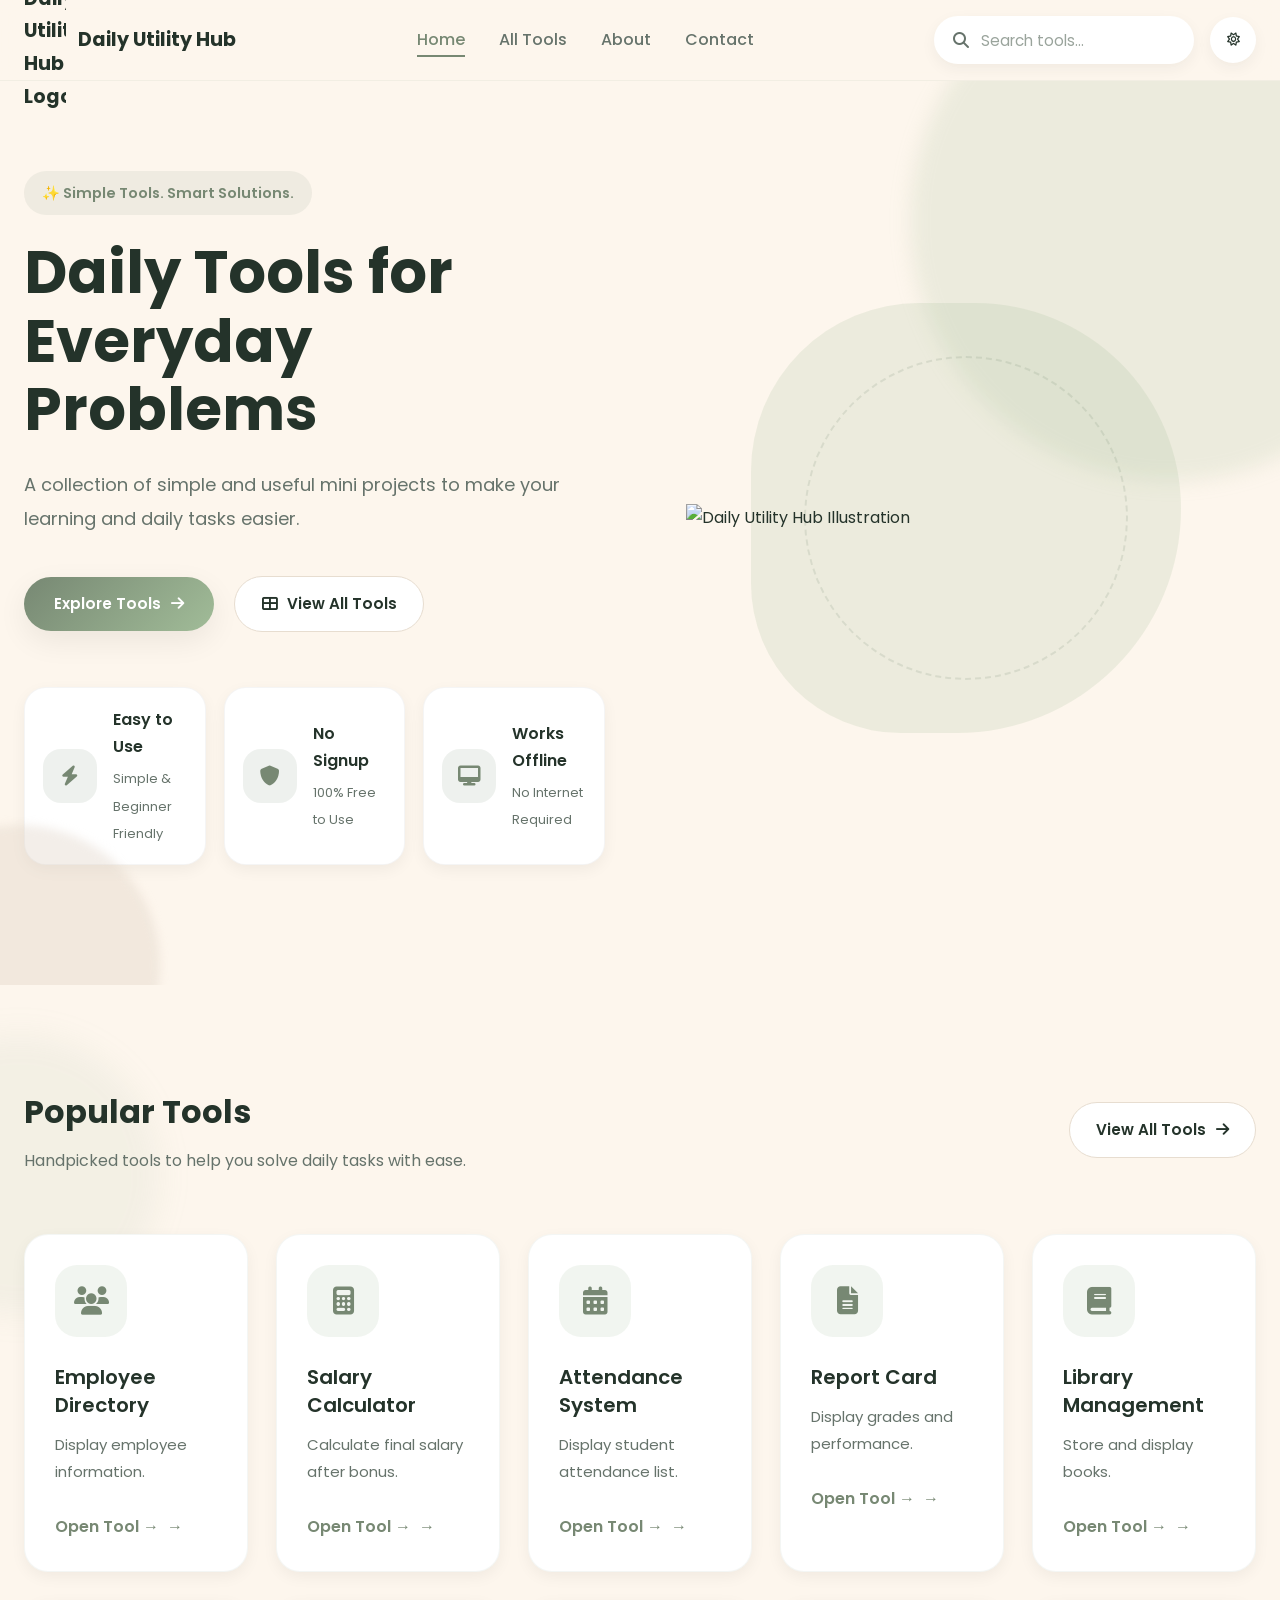
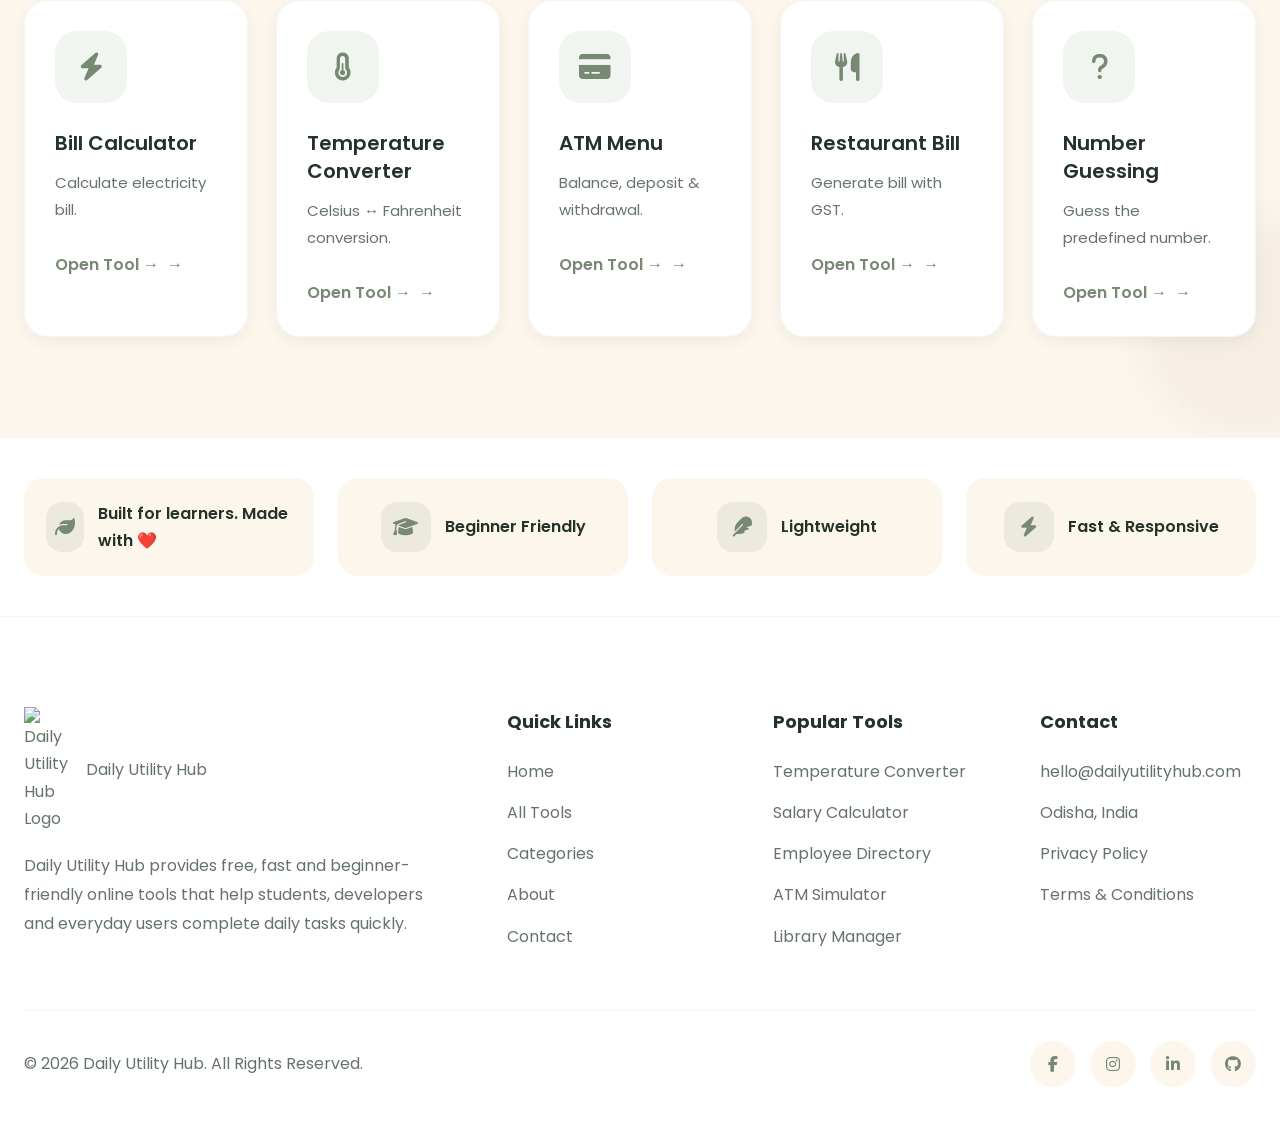
==== index.html @ f1c5b716 "first 0.01" ====
<!DOCTYPE html>
<html lang="en">

<head>
    <!-- ================= Meta ================= -->
    <meta charset="UTF-8">
    <meta name="viewport" content="width=device-width, initial-scale=1.0">

    <title>Daily Utility Hub | Simple Everyday Tools</title>

    <meta name="description"
        content="Daily Utility Hub provides free and simple online utility tools to make your everyday work easier.">

    <meta name="keywords"
        content="Daily Utility Hub, Utility Tools, Calculator, Converter, Student Tools">

    <meta name="author" content="Kailash Chandra Sur">

    <!-- ================= Google Font ================= -->
    <link rel="preconnect" href="https://fonts.googleapis.com">
    <link rel="preconnect" href="https://fonts.gstatic.com" crossorigin>

    <link href="https://fonts.googleapis.com/css2?family=Poppins:wght@300;400;500;600;700&display=swap"
        rel="stylesheet">

    <!-- ================= Icons ================= -->
    <link rel="stylesheet"
        href="https://cdnjs.cloudflare.com/ajax/libs/font-awesome/6.7.2/css/all.min.css">

    <!-- ================= CSS ================= -->
    <link rel="stylesheet" href="css/variables.css">
    <link rel="stylesheet" href="css/style.css">
    <link rel="stylesheet" href="css/responsive.css">
</head>

<body>

    <!-- ===================================================== -->
    <!-- HEADER -->
    <!-- ===================================================== -->

    <header class="header">

        <div class="container">

            <nav class="navbar">

                <!-- Logo -->

                <a href="#" class="logo">

                    <img src="assets/logo.svg" alt="Daily Utility Hub Logo">

                    <span>Daily Utility Hub</span>

                </a>

                <!-- Navigation -->

                <ul class="nav-links">

                    <li><a class="active" href="#">Home</a></li>

                    <li><a href="#">All Tools</a></li>

                    <li><a href="#">About</a></li>

                    <li><a href="#">Contact</a></li>

                </ul>

                <!-- Right -->

                <div class="nav-right">

                    <!-- Search -->

                    <div class="search-box">

                        <i class="fa-solid fa-magnifying-glass"></i>

                        <input type="text" placeholder="Search tools...">

                    </div>

                    <!-- Theme Button -->

                    <button class="theme-btn">

                        <i class="fa-regular fa-sun"></i>

                    </button>

                    <!-- Mobile Menu -->

                    <button class="menu-btn">

                        <i class="fa-solid fa-bars"></i>

                    </button>

                </div>

            </nav>

        </div>

    </header>



    <!-- ===================================================== -->
    <!-- HERO -->
    <!-- ===================================================== -->

    <section class="hero">

        <div class="container hero-wrapper">

            <!-- Left -->

            <div class="hero-content">

                <div class="hero-badge">

                    ✨ Simple Tools. Smart Solutions.

                </div>

                <h1>

                    Daily Tools for <br>

                    Everyday Problems

                </h1>

                <p>

                    A collection of simple and useful mini projects

                    to make your learning and daily tasks easier.

                </p>

                <!-- Buttons -->

                <div class="hero-buttons">

                    <a href="#" class="btn primary-btn">

                        Explore Tools

                        <i class="fa-solid fa-arrow-right"></i>

                    </a>

                    <a href="#" class="btn secondary-btn">

                        <i class="fa-solid fa-table-cells-large"></i>

                        View All Tools

                    </a>

                </div>

                <!-- Features -->

                <div class="hero-features">

                    <div class="feature">

                        <div class="icon">

                            <i class="fa-solid fa-bolt"></i>

                        </div>

                        <div>

                            <h4>Easy to Use</h4>

                            <span>Simple & Beginner Friendly</span>

                        </div>

                    </div>

                    <div class="feature">

                        <div class="icon">

                            <i class="fa-solid fa-shield"></i>

                        </div>

                        <div>

                            <h4>No Signup</h4>

                            <span>100% Free to Use</span>

                        </div>

                    </div>

                    <div class="feature">

                        <div class="icon">

                            <i class="fa-solid fa-desktop"></i>

                        </div>

                        <div>

                            <h4>Works Offline</h4>

                            <span>No Internet Required</span>

                        </div>

                    </div>

                </div>

            </div>

            <!-- Right -->

            <div class="hero-image">

                <img src="assets/images/hero-illustration.png"
                    alt="Daily Utility Hub Illustration">

            </div>

        </div>

    </section>



    <!-- ===================================================== -->
    <!-- POPULAR TOOLS -->
    <!-- ===================================================== -->

    <section class="popular-tools">

        <div class="container">

            <!-- Section Header -->

            <div class="section-header">

                <div>

                    <h2>Popular Tools</h2>

                    <p>

                        Handpicked tools to help you solve

                        daily tasks with ease.

                    </p>

                </div>

                <a href="#" class="btn secondary-btn">

                    View All Tools

                    <i class="fa-solid fa-arrow-right"></i>

                </a>

            </div>

            <!-- Cards -->

            <div class="tools-grid">

                <!-- Card 1 -->

                <article class="tool-card">

                    <div class="tool-icon">

                        <i class="fa-solid fa-users"></i>

                    </div>

                    <h3>Employee Directory</h3>

                    <p>Display employee information.</p>

                    <a href="#">Open Tool →</a>

                </article>

                <!-- Card 2 -->

                <article class="tool-card">

                    <div class="tool-icon">

                        <i class="fa-solid fa-calculator"></i>

                    </div>

                    <h3>Salary Calculator</h3>

                    <p>Calculate final salary after bonus.</p>

                    <a href="#">Open Tool →</a>

                </article>

                <!-- Card 3 -->

                <article class="tool-card">

                    <div class="tool-icon">

                        <i class="fa-solid fa-calendar-days"></i>

                    </div>

                    <h3>Attendance System</h3>

                    <p>Display student attendance list.</p>

                    <a href="#">Open Tool →</a>

                </article>

                <!-- Card 4 -->

                <article class="tool-card">

                    <div class="tool-icon">

                        <i class="fa-solid fa-file-lines"></i>

                    </div>

                    <h3>Report Card</h3>

                    <p>Display grades and performance.</p>

                    <a href="#">Open Tool →</a>

                </article>

                <!-- Card 5 -->

                <article class="tool-card">

                    <div class="tool-icon">

                        <i class="fa-solid fa-book"></i>

                    </div>

                    <h3>Library Management</h3>

                    <p>Store and display books.</p>

                    <a href="#">Open Tool →</a>

                </article>

                <!-- Card 6 -->

                <article class="tool-card">

                    <div class="tool-icon">

                        <i class="fa-solid fa-bolt"></i>

                    </div>

                    <h3>Bill Calculator</h3>

                    <p>Calculate electricity bill.</p>

                    <a href="#">Open Tool →</a>

                </article>

                <!-- Card 7 -->

                <article class="tool-card">

                    <div class="tool-icon">

                        <i class="fa-solid fa-temperature-half"></i>

                    </div>

                    <h3>Temperature Converter</h3>

                    <p>Celsius ↔ Fahrenheit conversion.</p>

                    <a href="#">Open Tool →</a>

                </article>

                <!-- Card 8 -->

                <article class="tool-card">

                    <div class="tool-icon">

                        <i class="fa-solid fa-credit-card"></i>

                    </div>

                    <h3>ATM Menu</h3>

                    <p>Balance, deposit & withdrawal.</p>

                    <a href="#">Open Tool →</a>

                </article>

                <!-- Card 9 -->

                <article class="tool-card">

                    <div class="tool-icon">

                        <i class="fa-solid fa-utensils"></i>

                    </div>

                    <h3>Restaurant Bill</h3>

                    <p>Generate bill with GST.</p>

                    <a href="#">Open Tool →</a>

                </article>

                <!-- Card 10 -->

                <article class="tool-card">

                    <div class="tool-icon">

                        <i class="fa-solid fa-question"></i>

                    </div>

                    <h3>Number Guessing</h3>

                    <p>Guess the predefined number.</p>

                    <a href="#">Open Tool →</a>

                </article>

            </div>

        </div>

    </section>



    <!-- ===================================================== -->
    <!-- INFO STRIP -->
    <!-- ===================================================== -->

    <section class="info-strip">

        <div class="container strip-wrapper">

            <div class="strip-item">

                <i class="fa-solid fa-leaf"></i>

                <span>Built for learners. Made with ❤️</span>

            </div>

            <div class="strip-item">

                <i class="fa-solid fa-graduation-cap"></i>

                <span>Beginner Friendly</span>

            </div>

            <div class="strip-item">

                <i class="fa-solid fa-feather"></i>

                <span>Lightweight</span>

            </div>

            <div class="strip-item">

                <i class="fa-solid fa-bolt"></i>

                <span>Fast & Responsive</span>

            </div>

        </div>

    </section>

<!-- ===================================================== -->
<!-- FOOTER -->
<!-- ===================================================== -->

<footer class="footer">

    <div class="container">

        <div class="footer-top">

            <!-- Company -->

            <div class="footer-column">

                <a href="#" class="footer-logo">

                    <img src="assets/logo.svg" alt="Daily Utility Hub Logo">

                    <span>Daily Utility Hub</span>

                </a>

                <p class="footer-about">

                    Daily Utility Hub provides free, fast and beginner-friendly
                    online tools that help students, developers and everyday
                    users complete daily tasks quickly.

                </p>

            </div>

            <!-- Quick Links -->

            <div class="footer-column">

                <h3>Quick Links</h3>

                <ul>

                    <li><a href="#">Home</a></li>

                    <li><a href="#">All Tools</a></li>

                    <li><a href="#">Categories</a></li>

                    <li><a href="#">About</a></li>

                    <li><a href="#">Contact</a></li>

                </ul>

            </div>

            <!-- Popular Tools -->

            <div class="footer-column">

                <h3>Popular Tools</h3>

                <ul>

                    <li><a href="#">Temperature Converter</a></li>

                    <li><a href="#">Salary Calculator</a></li>

                    <li><a href="#">Employee Directory</a></li>

                    <li><a href="#">ATM Simulator</a></li>

                    <li><a href="#">Library Manager</a></li>

                </ul>

            </div>

            <!-- Contact -->

            <div class="footer-column">

                <h3>Contact</h3>

                <ul>

                    <li>
                        <a href="mailto:hello@dailyutilityhub.com">
                            hello@dailyutilityhub.com
                        </a>
                    </li>

                    <li>
                        <a href="#">
                            Odisha, India
                        </a>
                    </li>

                    <li>
                        <a href="#">
                            Privacy Policy
                        </a>
                    </li>

                    <li>
                        <a href="#">
                            Terms & Conditions
                        </a>
                    </li>

                </ul>

            </div>

        </div>

        <!-- Footer Bottom -->

        <div class="footer-bottom">

            <p>

                © 2026 Daily Utility Hub. All Rights Reserved.

            </p>

            <div class="social-links">

                <a href="#" aria-label="Facebook">

                    <i class="fab fa-facebook-f"></i>

                </a>

                <a href="#" aria-label="Instagram">

                    <i class="fab fa-instagram"></i>

                </a>

                <a href="#" aria-label="LinkedIn">

                    <i class="fab fa-linkedin-in"></i>

                </a>

                <a href="#" aria-label="GitHub">

                    <i class="fab fa-github"></i>

                </a>

            </div>

        </div>

    </div>

</footer>

<!-- ===================================================== -->
<!-- SCROLL TO TOP -->
<!-- ===================================================== -->

<button class="scroll-top" id="scrollTop">

    <i class="fas fa-arrow-up"></i>

</button>

    <!-- ================= JS ================= -->

    <script src="js/script.js"></script>

</body>

</html>
---- css/variables.css ----
/* ==========================================================
   Daily Utility Hub
   Variables
========================================================== */

:root {

    /* ===========================
       COLORS
    =========================== */

    --primary: #778873;
    --primary-light: #A1BC98;
    --accent: #DCCFC0;
    --background: #FDF6ED;

    --white: #ffffff;

    --text: #24332A;
    --text-light: #66736B;

    --border: #E7DDD0;

    --success: #4CAF50;
    --danger: #E74C3C;

    /* ===========================
       GRADIENTS
    =========================== */

    --gradient-primary:
        linear-gradient(
            135deg,
            #778873 0%,
            #A1BC98 100%
        );

    --gradient-light:
        linear-gradient(
            180deg,
            #FFFFFF,
            #FDF6ED
        );

    /* ===========================
       TYPOGRAPHY
    =========================== */

    --font-family:
        "Poppins",
        sans-serif;

    /* Font Sizes */

    --fs-xs: .75rem;      /*12*/
    --fs-sm: .875rem;     /*14*/
    --fs-md: 1rem;        /*16*/
    --fs-lg: 1.125rem;    /*18*/
    --fs-xl: 1.5rem;      /*24*/
    --fs-2xl: 2rem;       /*32*/
    --fs-3xl: 2.8rem;     /*45*/
    --fs-4xl: 3.7rem;     /*60*/

    /* Font Weight */

    --fw-light:300;
    --fw-normal:400;
    --fw-medium:500;
    --fw-semibold:600;
    --fw-bold:700;

    /* ===========================
       SPACING
    =========================== */

    --space-1:8px;
    --space-2:12px;
    --space-3:16px;
    --space-4:20px;
    --space-5:24px;
    --space-6:32px;
    --space-7:40px;
    --space-8:48px;
    --space-9:64px;
    --space-10:80px;
    --space-11:100px;

    /* ===========================
       BORDER RADIUS
    =========================== */

    --radius-sm:10px;
    --radius-md:14px;
    --radius-lg:20px;
    --radius-xl:28px;
    --radius-round:999px;

    /* ===========================
       SHADOW
    =========================== */

    --shadow-sm:
        0 5px 15px rgba(0,0,0,.05);

    --shadow-md:
        0 10px 30px rgba(0,0,0,.07);

    --shadow-lg:
        0 18px 45px rgba(0,0,0,.10);

    /* ===========================
       TRANSITION
    =========================== */

    --transition:
        all .30s ease;

    /* ===========================
       CONTAINER
    =========================== */

    --container-width:1280px;

    --header-height:80px;

}


/* ==========================================================
   RESET
========================================================== */

*{
    margin:0;
    padding:0;
    box-sizing:border-box;
}

html{

    scroll-behavior:smooth;

}

body{

    font-family:var(--font-family);

    background:var(--background);

    color:var(--text);

    line-height:1.7;

    overflow-x:hidden;

}

img{

    width:100%;

    display:block;

}

a{

    color:inherit;

    text-decoration:none;

}

ul{

    list-style:none;

}

button,
input{

    border:none;

    outline:none;

    font-family:inherit;

}

button{

    cursor:pointer;

    background:none;

}

.container{

    width:min(
        var(--container-width),
        calc(100% - 48px)
    );

    margin:auto;

}

section{

    padding:80px 0;

}
---- css/style.css ----
/* ==========================================================
   Daily Utility Hub
   Main Stylesheet
==========================================================*/

/*==========================================================
    BASE
==========================================================*/

body {
    background: var(--background);
    color: var(--text);
}

::selection {
    background: var(--primary);
    color: var(--white);
}

.section-header {
    display: flex;
    justify-content: space-between;
    align-items: center;
    gap: var(--space-5);
    margin-bottom: 60px;
}

.section-header h2 {
    font-size: var(--fs-2xl);
    font-weight: var(--fw-bold);
    margin-bottom: 8px;
}

.section-header p {
    color: var(--text-light);
    font-size: var(--fs-md);
}

/*==========================================================
    HEADER
==========================================================*/

.header {
    position: sticky;
    top: 0;
    z-index: 1000;
    background: rgba(253, 246, 237, 0.85);
    backdrop-filter: blur(18px);
    -webkit-backdrop-filter: blur(18px);
    border-bottom: 1px solid rgba(119, 136, 115, .08);
}

/*==========================================================
    NAVBAR
==========================================================*/

.navbar {

    height: var(--header-height);

    display: flex;

    justify-content: space-between;

    align-items: center;

}

/*==========================================================
    LOGO
==========================================================*/

.logo {

    display: flex;

    align-items: center;

    gap: 12px;

    font-size: 1.2rem;

    font-weight: 700;

}

.logo img {

    width: 42px;

}

.logo span {

    color: var(--text);

}

/*==========================================================
    NAVIGATION
==========================================================*/

.nav-links {

    display: flex;

    align-items: center;

    gap: 34px;

}

.nav-links a {

    position: relative;

    font-weight: 500;

    color: var(--text-light);

    transition: var(--transition);

}

.nav-links a:hover {

    color: var(--primary);

}

.nav-links a.active {

    color: var(--primary);

}

.nav-links a::after {

    content: "";

    position: absolute;

    left: 0;

    bottom: -6px;

    width: 0;

    height: 2px;

    background: var(--primary);

    transition: .3s;

}

.nav-links a:hover::after,

.nav-links a.active::after {

    width: 100%;

}

/*==========================================================
    RIGHT SIDE
==========================================================*/

.nav-right {

    display: flex;

    align-items: center;

    gap: 16px;

}

/*==========================================================
    SEARCH BOX
==========================================================*/

.search-box {

    width: 260px;

    height: 48px;

    background: var(--white);

    border-radius: 999px;

    display: flex;

    align-items: center;

    padding: 0 18px;

    box-shadow: var(--shadow-sm);

    border: 1px solid transparent;

    transition: var(--transition);

}

.search-box:hover {

    border-color: rgba(119,136,115,.25);

}

.search-box:focus-within {

    border-color: var(--primary);

    box-shadow: 0 0 0 4px rgba(119,136,115,.15);

}

.search-box i {

    color: var(--text-light);

    margin-right: 12px;

}

.search-box input {

    width: 100%;

    background: transparent;

    font-size: .95rem;

}

.search-box input::placeholder {

    color: #9AA49C;

}

/*==========================================================
    BUTTONS
==========================================================*/

.btn {

    display: inline-flex;

    align-items: center;

    justify-content: center;

    gap: 10px;

    padding: 14px 26px;

    border-radius: var(--radius-round);

    font-size: .95rem;

    font-weight: 600;

    transition: var(--transition);

}

.primary-btn {

    background: var(--gradient-primary);

    color: var(--white);

    box-shadow: var(--shadow-md);

}

.primary-btn:hover {

    transform: translateY(-3px);

    box-shadow: var(--shadow-lg);

}

.secondary-btn {

    background: var(--white);

    color: var(--text);

    border: 1px solid var(--border);

}

.secondary-btn:hover {

    border-color: var(--primary);

    color: var(--primary);

    transform: translateY(-2px);

}

/*==========================================================
    ICON BUTTONS
==========================================================*/

.theme-btn,

.menu-btn {

    width: 46px;

    height: 46px;

    border-radius: 50%;

    display: flex;

    align-items: center;

    justify-content: center;

    background: var(--white);

    color: var(--text);

    box-shadow: var(--shadow-sm);

    transition: var(--transition);

}

.theme-btn:hover,

.menu-btn:hover {

    background: var(--primary);

    color: var(--white);

    transform: rotate(8deg);

}

.menu-btn {

    display: none;

}

/*==========================================================
    BADGE
==========================================================*/

.hero-badge {

    display: inline-flex;

    align-items: center;

    gap: 8px;

    padding: 10px 18px;

    background: rgba(119,136,115,.10);

    color: var(--primary);

    border-radius: 999px;

    font-size: .9rem;

    font-weight: 600;

    margin-bottom: 24px;

}

/*==========================================================
    COMMON CARD STYLE
==========================================================*/

.tool-card,

.feature,

.search-box {

    transition: var(--transition);

}

.tool-card:hover,

.feature:hover {

    transform: translateY(-6px);

}

/*==========================================================
    UTILITIES
==========================================================*/

.text-center {

    text-align: center;

}

.mb-1 {

    margin-bottom: 10px;

}

.mb-2 {

    margin-bottom: 20px;

}

.mb-3 {

    margin-bottom: 30px;

}

.mt-1 {

    margin-top: 10px;

}

.mt-2 {

    margin-top: 20px;

}

.mt-3 {

    margin-top: 30px;

}
/*==========================================================
    HERO SECTION
==========================================================*/

.hero{

    position: relative;

    overflow: hidden;

    padding: 90px 0 120px;

}

.hero-wrapper{

    display: grid;

    grid-template-columns: 1fr 1fr;

    align-items: center;

    gap: 70px;

}

/*==========================================================
    HERO CONTENT
==========================================================*/

.hero-content{

    max-width: 600px;

}

.hero-content h1{

    font-size: var(--fs-4xl);

    line-height: 1.15;

    font-weight: var(--fw-bold);

    color: var(--text);

    margin-bottom: 24px;

}

.hero-content p{

    font-size: var(--fs-lg);

    color: var(--text-light);

    line-height: 1.9;

    margin-bottom: 40px;

}

/*==========================================================
    HERO BUTTONS
==========================================================*/

.hero-buttons{

    display:flex;

    align-items:center;

    gap:20px;

    margin-bottom:55px;

}

.hero-buttons .btn{

    min-width:190px;

}

/*==========================================================
    HERO FEATURES
==========================================================*/

.hero-features{

    display:flex;

    gap:18px;

    flex-wrap:wrap;

}

.feature{

    flex:1;

    min-width:170px;

    display:flex;

    align-items:center;

    gap:16px;

    background:var(--white);

    padding:18px;

    border-radius:22px;

    box-shadow:var(--shadow-sm);

    border:1px solid rgba(0,0,0,.04);

}

.feature:hover{

    box-shadow:var(--shadow-lg);

}

.feature .icon{

    width:54px;

    height:54px;

    border-radius:18px;

    background:rgba(119,136,115,.12);

    display:flex;

    align-items:center;

    justify-content:center;

    font-size:20px;

    color:var(--primary);

    flex-shrink:0;

}

.feature h4{

    font-size:16px;

    font-weight:600;

    margin-bottom:4px;

}

.feature span{

    font-size:13px;

    color:var(--text-light);

}

/*==========================================================
    HERO IMAGE
==========================================================*/

.hero-image{

    position:relative;

    display:flex;

    justify-content:center;

    align-items:center;

}

.hero-image img{

    width:100%;

    max-width:560px;

    position:relative;

    z-index:2;

    animation:floatImage 6s ease-in-out infinite;

}

/*==========================================================
    BACKGROUND SHAPES
==========================================================*/

.hero::before{

    content:"";

    position:absolute;

    width:520px;

    height:520px;

    border-radius:50%;

    background:rgba(161,188,152,.18);

    right:-150px;

    top:-120px;

    filter:blur(10px);

}

.hero::after{

    content:"";

    position:absolute;

    width:280px;

    height:280px;

    border-radius:50%;

    background:rgba(220,207,192,.35);

    left:-120px;

    bottom:-120px;

    filter:blur(5px);

}

/*==========================================================
    DECORATIVE BLOBS
==========================================================*/

.hero-image::before{

    content:"";

    position:absolute;

    width:430px;

    height:430px;

    background:rgba(161,188,152,.18);

    border-radius:45% 55% 60% 40%;

    z-index:1;

    animation:blobAnimation 10s linear infinite;

}

.hero-image::after{

    content:"";

    position:absolute;

    width:320px;

    height:320px;

    border-radius:50%;

    border:2px dashed rgba(119,136,115,.18);

    z-index:0;

}

/*==========================================================
    HERO STATS (Future Ready)
==========================================================*/

.hero-stats{

    display:flex;

    gap:40px;

    margin-top:55px;

}

.hero-stat{

    display:flex;

    flex-direction:column;

}

.hero-stat h3{

    font-size:34px;

    color:var(--primary);

    font-weight:700;

}

.hero-stat span{

    color:var(--text-light);

    font-size:14px;

}

/*==========================================================
    ANIMATIONS
==========================================================*/

@keyframes floatImage{

    0%{

        transform:translateY(0);

    }

    50%{

        transform:translateY(-18px);

    }

    100%{

        transform:translateY(0);

    }

}

@keyframes blobAnimation{

    0%{

        transform:rotate(0deg);

        border-radius:45% 55% 60% 40%;

    }

    50%{

        transform:rotate(180deg);

        border-radius:60% 40% 45% 55%;

    }

    100%{

        transform:rotate(360deg);

        border-radius:45% 55% 60% 40%;

    }

}
/*==========================================================
    POPULAR TOOLS SECTION
==========================================================*/

.popular-tools{

    position:relative;

    padding:100px 0;

}

.popular-tools::before{

    content:"";

    position:absolute;

    width:280px;

    height:280px;

    border-radius:50%;

    background:rgba(161,188,152,.10);

    top:50px;

    left:-120px;

    filter:blur(15px);

    z-index:-1;

}

.popular-tools::after{

    content:"";

    position:absolute;

    width:220px;

    height:220px;

    border-radius:50%;

    background:rgba(220,207,192,.20);

    right:-80px;

    bottom:0;

    filter:blur(15px);

    z-index:-1;

}

/*==========================================================
    TOOLS GRID
==========================================================*/

.tools-grid{

    display:grid;

    grid-template-columns:repeat(5,1fr);

    gap:28px;

}

/*==========================================================
    TOOL CARD
==========================================================*/

.tool-card{

    position:relative;

    background:var(--white);

    border-radius:24px;

    padding:30px;

    overflow:hidden;

    border:1px solid rgba(119,136,115,.08);

    box-shadow:var(--shadow-sm);

    transition:all .35s ease;

}

.tool-card:hover{

    transform:translateY(-10px);

    box-shadow:var(--shadow-lg);

    border-color:rgba(119,136,115,.25);

}

/*==========================================================
    TOP HIGHLIGHT
==========================================================*/

.tool-card::before{

    content:"";

    position:absolute;

    top:0;

    left:0;

    width:100%;

    height:5px;

    background:var(--gradient-primary);

    transform:scaleX(0);

    transform-origin:left;

    transition:.35s;

}

.tool-card:hover::before{

    transform:scaleX(1);

}

/*==========================================================
    ICON
==========================================================*/

.tool-icon{

    width:72px;

    height:72px;

    border-radius:22px;

    display:flex;

    justify-content:center;

    align-items:center;

    font-size:28px;

    color:var(--primary);

    background:rgba(161,188,152,.15);

    margin-bottom:26px;

    transition:.35s;

}

.tool-card:hover .tool-icon{

    background:var(--primary);

    color:#fff;

    transform:rotate(-8deg) scale(1.08);

}

/*==========================================================
    TITLE
==========================================================*/

.tool-card h3{

    font-size:20px;

    font-weight:600;

    margin-bottom:12px;

    color:var(--text);

    line-height:1.4;

}

/*==========================================================
    DESCRIPTION
==========================================================*/

.tool-card p{

    color:var(--text-light);

    font-size:15px;

    line-height:1.8;

    margin-bottom:28px;

}

/*==========================================================
    BUTTON
==========================================================*/

.tool-card a{

    display:inline-flex;

    align-items:center;

    gap:8px;

    color:var(--primary);

    font-weight:600;

    transition:.3s;

}

.tool-card a::after{

    content:"→";

    transition:.3s;

}

.tool-card:hover a{

    gap:14px;

}

/*==========================================================
    TOOL NUMBER
==========================================================*/

.tool-card::after{

    content:attr(data-number);

    position:absolute;

    right:22px;

    top:18px;

    font-size:52px;

    font-weight:700;

    color:rgba(119,136,115,.05);

    pointer-events:none;

}

/*==========================================================
    CARD GLOW
==========================================================*/

.tool-card .card-glow{

    position:absolute;

    width:160px;

    height:160px;

    background:rgba(161,188,152,.18);

    border-radius:50%;

    top:-70px;

    right:-70px;

    filter:blur(25px);

    opacity:0;

    transition:.4s;

}

.tool-card:hover .card-glow{

    opacity:1;

}

/*==========================================================
    TOOL CATEGORY
==========================================================*/

.tool-category{

    display:inline-flex;

    align-items:center;

    padding:6px 14px;

    border-radius:999px;

    background:rgba(119,136,115,.08);

    color:var(--primary);

    font-size:12px;

    font-weight:600;

    margin-bottom:18px;

}

/*==========================================================
    TOOL TAGS
==========================================================*/

.tool-tags{

    display:flex;

    gap:8px;

    flex-wrap:wrap;

    margin-top:22px;

}

.tool-tags span{

    padding:5px 12px;

    background:#F8F6F2;

    border-radius:999px;

    font-size:12px;

    color:var(--text-light);

}

/*==========================================================
    LOAD MORE BUTTON
==========================================================*/

.tools-button{

    display:flex;

    justify-content:center;

    margin-top:60px;

}

.tools-button .btn{

    min-width:220px;

}

/*==========================================================
    GRID HOVER EFFECT
==========================================================*/

.tools-grid:hover .tool-card{

    opacity:.65;

}

.tools-grid .tool-card:hover{

    opacity:1;

}

/*==========================================================
    SMOOTH ENTRANCE
==========================================================*/

.tool-card{

    animation:fadeUp .8s ease forwards;

    opacity:0;

}

.tool-card:nth-child(1){animation-delay:.05s;}
.tool-card:nth-child(2){animation-delay:.10s;}
.tool-card:nth-child(3){animation-delay:.15s;}
.tool-card:nth-child(4){animation-delay:.20s;}
.tool-card:nth-child(5){animation-delay:.25s;}
.tool-card:nth-child(6){animation-delay:.30s;}
.tool-card:nth-child(7){animation-delay:.35s;}
.tool-card:nth-child(8){animation-delay:.40s;}
.tool-card:nth-child(9){animation-delay:.45s;}
.tool-card:nth-child(10){animation-delay:.50s;}

/*==========================================================
    KEYFRAME
==========================================================*/

@keyframes fadeUp{

    from{

        opacity:0;

        transform:translateY(40px);

    }

    to{

        opacity:1;

        transform:translateY(0);

    }

}

/* ----------- */
/*==========================================================
    INFO STRIP
==========================================================*/

.info-strip{

    padding:40px 0;

    background:var(--white);

    border-top:1px solid rgba(119,136,115,.08);

    border-bottom:1px solid rgba(119,136,115,.08);

}

.strip-wrapper{

    display:grid;

    grid-template-columns:repeat(4,1fr);

    gap:24px;

}

.strip-item{

    display:flex;

    align-items:center;

    justify-content:center;

    gap:14px;

    padding:22px;

    background:var(--background);

    border-radius:20px;

    transition:var(--transition);

}

.strip-item:hover{

    transform:translateY(-6px);

    box-shadow:var(--shadow-md);

}

.strip-item i{

    width:50px;

    height:50px;

    display:flex;

    justify-content:center;

    align-items:center;

    border-radius:16px;

    background:rgba(119,136,115,.12);

    color:var(--primary);

    font-size:20px;

}

.strip-item span{

    font-weight:600;

    color:var(--text);

}

/*==========================================================
    FOOTER
==========================================================*/

.footer{

    padding:90px 0 40px;

    background:var(--white);

}

.footer-top{

    display:grid;

    grid-template-columns:2fr 1fr 1fr 1fr;

    gap:50px;

    margin-bottom:60px;

}

.footer-logo{

    display:flex;

    align-items:center;

    gap:14px;

    margin-bottom:20px;

}

.footer-logo img{

    width:48px;

}

.footer-about{

    color:var(--text-light);

    line-height:1.8;

}

.footer-column h3{

    margin-bottom:20px;

    font-size:18px;

}

.footer-column ul{

    display:flex;

    flex-direction:column;

    gap:14px;

}

.footer-column a{

    color:var(--text-light);

    transition:var(--transition);

}

.footer-column a:hover{

    color:var(--primary);

    padding-left:6px;

}

.footer-bottom{

    display:flex;

    justify-content:space-between;

    align-items:center;

    border-top:1px solid rgba(119,136,115,.08);

    padding-top:30px;

}

.footer-bottom p{

    color:var(--text-light);

}

.social-links{

    display:flex;

    gap:14px;

}

.social-links a{

    width:46px;

    height:46px;

    display:flex;

    justify-content:center;

    align-items:center;

    border-radius:50%;

    background:var(--background);

    color:var(--primary);

    transition:var(--transition);

}

.social-links a:hover{

    background:var(--primary);

    color:var(--white);

    transform:translateY(-5px);

}

/*==========================================================
    SCROLL TO TOP
==========================================================*/

.scroll-top{

    position:fixed;

    right:28px;

    bottom:28px;

    width:56px;

    height:56px;

    border-radius:50%;

    display:flex;

    justify-content:center;

    align-items:center;

    background:var(--primary);

    color:var(--white);

    box-shadow:var(--shadow-lg);

    cursor:pointer;

    opacity:0;

    visibility:hidden;

    transition:var(--transition);

    z-index:999;

}

.scroll-top.active{

    opacity:1;

    visibility:visible;

}

.scroll-top:hover{

    transform:translateY(-5px);

}

/*==========================================================
    CUSTOM SCROLLBAR
==========================================================*/

::-webkit-scrollbar{

    width:10px;

}

::-webkit-scrollbar-track{

    background:#f5efe7;

}

::-webkit-scrollbar-thumb{

    background:var(--primary-light);

    border-radius:999px;

}

::-webkit-scrollbar-thumb:hover{

    background:var(--primary);

}


/* test */

/* test */
---- css/responsive.css ----
/* ==========================================================
   Daily Utility Hub
   Responsive Styles
==========================================================*/


/*==========================================================
    LARGE LAPTOP
==========================================================*/

@media (max-width:1200px){

    .container{

        width:min(100%,calc(100% - 40px));

    }

    .tools-grid{

        grid-template-columns:repeat(4,1fr);

    }

    .hero-wrapper{

        gap:50px;

    }

    .hero-content h1{

        font-size:3.2rem;

    }

}



/*==========================================================
    LAPTOP
==========================================================*/

@media (max-width:1024px){

    .nav-links{

        gap:24px;

    }

    .search-box{

        width:200px;

    }

    .hero{

        padding:70px 0 90px;

    }

    .hero-wrapper{

        grid-template-columns:1fr;

        text-align:center;

    }

    .hero-content{

        max-width:700px;

        margin:auto;

    }

    .hero-buttons{

        justify-content:center;

    }

    .hero-features{

        justify-content:center;

    }

    .hero-image{

        order:-1;

    }

    .hero-image img{

        max-width:450px;

    }

    .tools-grid{

        grid-template-columns:repeat(3,1fr);

    }

    .strip-wrapper{

        grid-template-columns:repeat(2,1fr);

    }

    .footer-top{

        grid-template-columns:repeat(2,1fr);

    }

}



/*==========================================================
    TABLET
==========================================================*/

@media (max-width:768px){

    section{

        padding:70px 0;

    }

    .navbar{

        height:72px;

    }

    .nav-links{

        display:none;

    }

    .menu-btn{

        display:flex;

    }

    .search-box{

        display:none;

    }

    .hero{

        padding:50px 0 70px;

    }

    .hero-content h1{

        font-size:2.8rem;

    }

    .hero-content p{

        font-size:1rem;

    }

    .hero-buttons{

        flex-direction:column;

        align-items:stretch;

    }

    .hero-buttons .btn{

        width:100%;

    }

    .hero-features{

        flex-direction:column;

    }

    .feature{

        width:100%;

    }

    .section-header{

        flex-direction:column;

        align-items:flex-start;

        gap:20px;

    }

    .tools-grid{

        grid-template-columns:repeat(2,1fr);

    }

    .tool-card{

        padding:24px;

    }

    .footer-top{

        grid-template-columns:1fr;

        gap:40px;

    }

    .footer-bottom{

        flex-direction:column;

        gap:20px;

        text-align:center;

    }

}



/*==========================================================
    MOBILE
==========================================================*/

@media (max-width:576px){

    .container{

        width:calc(100% - 30px);

    }

    section{

        padding:60px 0;

    }

    .logo span{

        display:none;

    }

    .hero-content h1{

        font-size:2.2rem;

        line-height:1.2;

    }

    .hero-content p{

        font-size:.95rem;

    }

    .hero-badge{

        font-size:.8rem;

    }

    .hero-image img{

        max-width:320px;

    }

    .tools-grid{

        grid-template-columns:1fr;

    }

    .tool-card{

        padding:22px;

    }

    .tool-icon{

        width:64px;

        height:64px;

        font-size:24px;

    }

    .tool-card h3{

        font-size:18px;

    }

    .strip-wrapper{

        grid-template-columns:1fr;

    }

    .strip-item{

        justify-content:flex-start;

    }

    .scroll-top{

        width:48px;

        height:48px;

        right:18px;

        bottom:18px;

    }

}



/*==========================================================
    SMALL MOBILE
==========================================================*/

@media (max-width:400px){

    .hero-content h1{

        font-size:1.9rem;

    }

    .btn{

        padding:14px 18px;

        font-size:.9rem;

    }

    .tool-card{

        padding:20px;

    }

    .hero-image img{

        max-width:270px;

    }

}



/*==========================================================
    MOBILE MENU (Future Ready)
==========================================================*/

.mobile-menu{

    position:fixed;

    top:72px;

    left:-100%;

    width:100%;

    height:calc(100vh - 72px);

    background:var(--background);

    display:flex;

    flex-direction:column;

    padding:40px;

    gap:24px;

    transition:.35s;

    z-index:999;

}

.mobile-menu.active{

    left:0;

}

.mobile-menu a{

    font-size:18px;

    font-weight:600;

    color:var(--text);

}



/*==========================================================
    RESPONSIVE ANIMATION
==========================================================*/

@media (max-width:768px){

    .hero::before,

    .hero::after,

    .hero-image::before,

    .hero-image::after{

        display:none;

    }

}
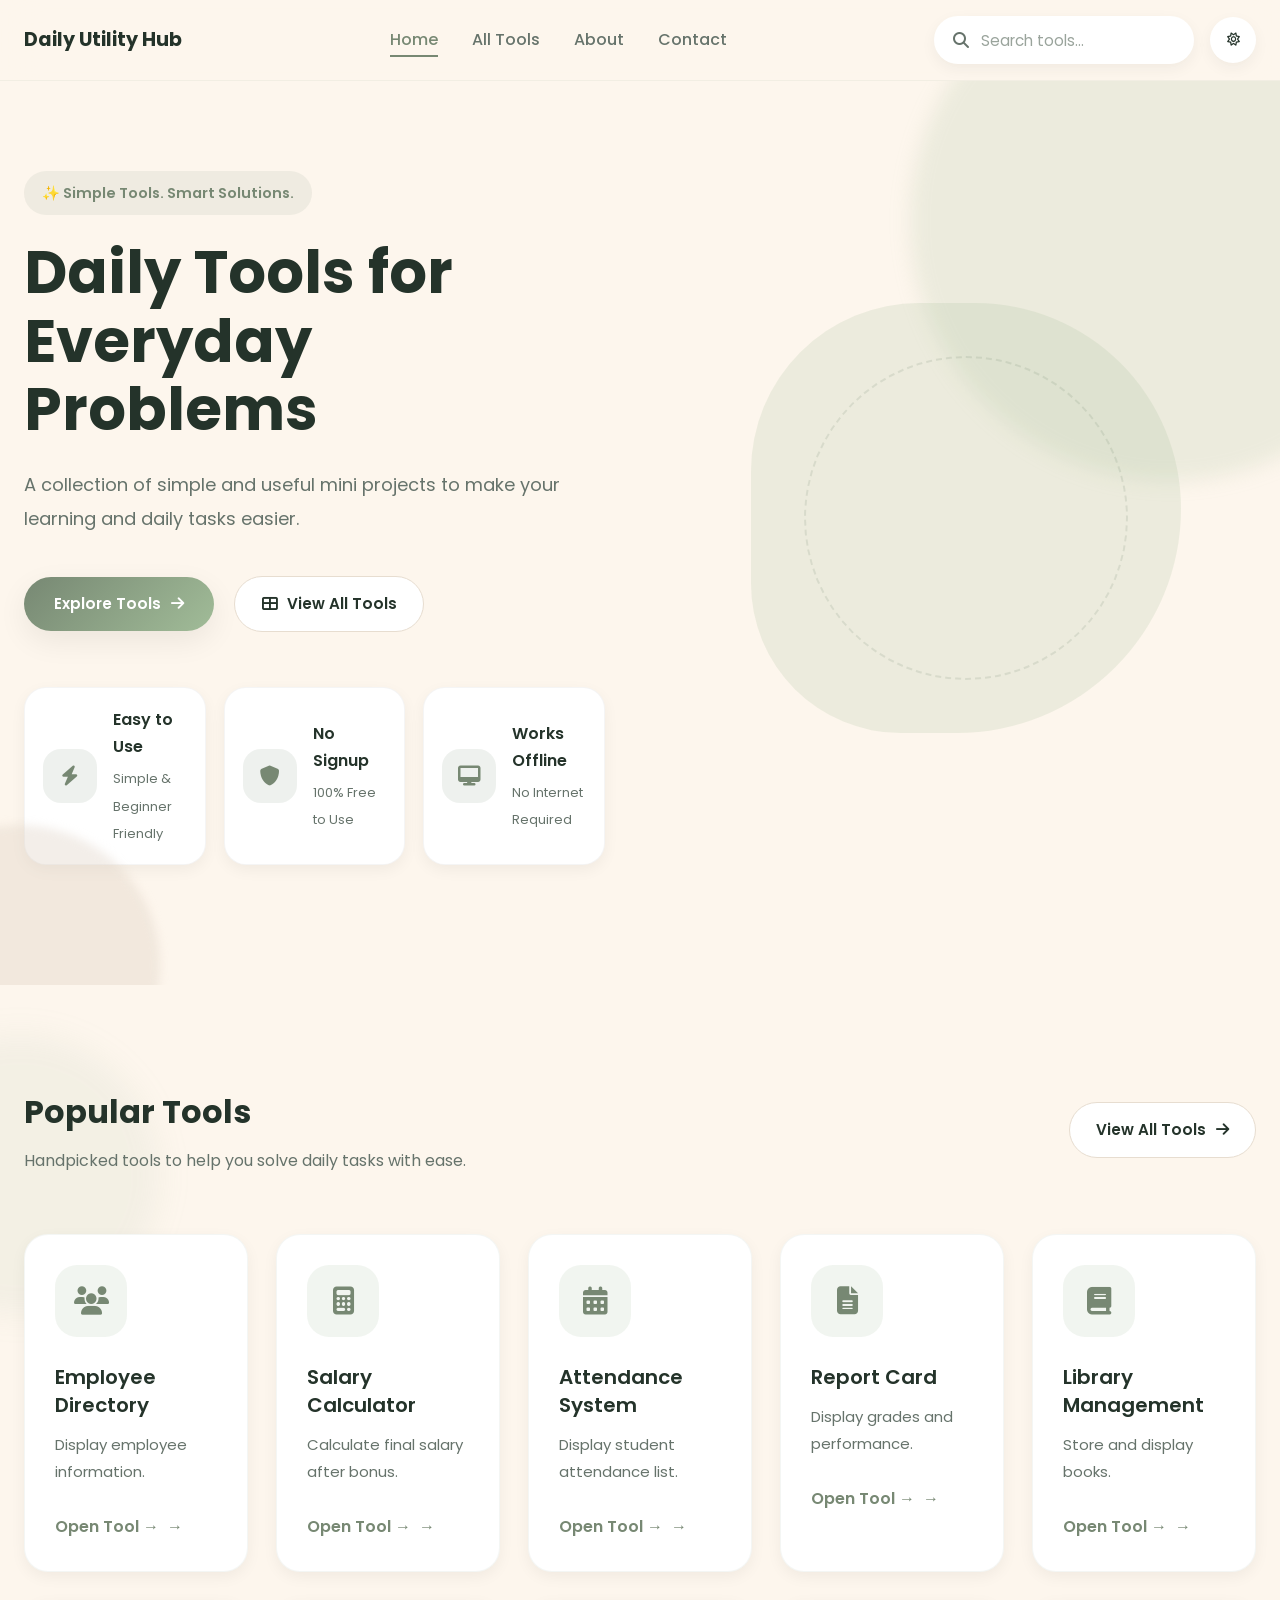
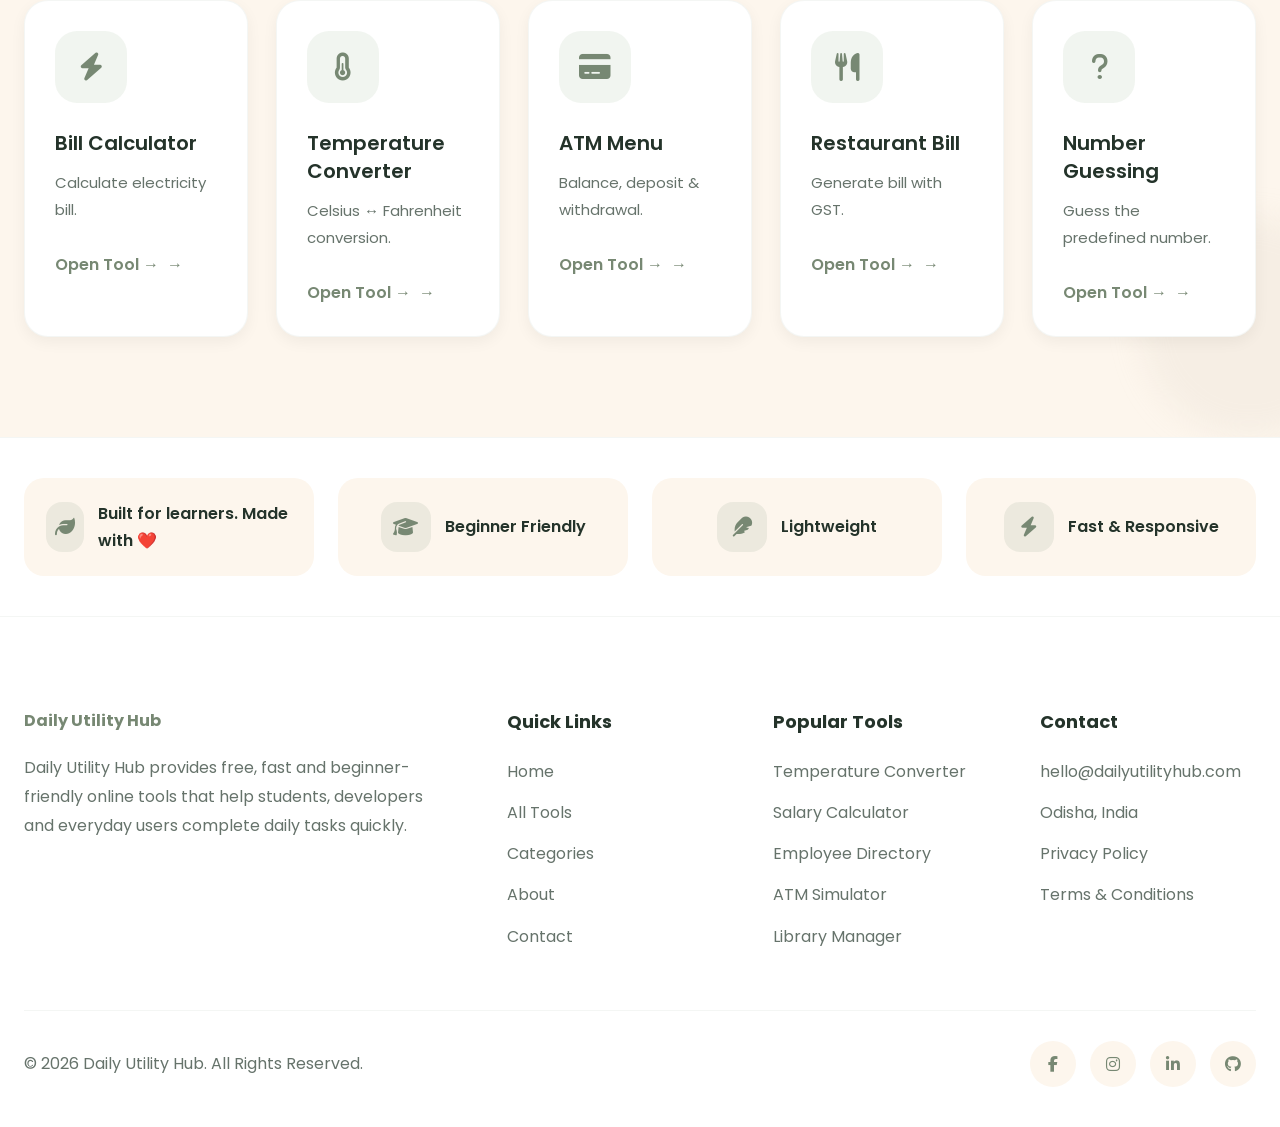
==== commit fe7bebf6: "fix and modified" ====
--- a/index.html
+++ b/index.html
@@ -49,7 +49,7 @@
 
                 <a href="#" class="logo">
 
-                    <img src="assets/logo.svg" alt="Daily Utility Hub Logo">
+                    <!-- <img src="assets/logo.svg" alt="Daily Utility Hub Logo"> -->
 
                     <span>Daily Utility Hub</span>
 
@@ -231,8 +231,8 @@
 
             <div class="hero-image">
 
-                <img src="assets/images/hero-illustration.png"
-                    alt="Daily Utility Hub Illustration">
+                <!-- <img src="assets/images/hero-illustration.png"
+                    alt="Daily Utility Hub Illustration"> -->
 
             </div>
 
@@ -386,7 +386,7 @@
 
                     <p>Calculate electricity bill.</p>
 
-                    <a href="#">Open Tool →</a>
+                    <a href="/electricity_calculator.html">Open Tool →</a>
 
                 </article>
 
@@ -528,9 +528,9 @@
 
             <div class="footer-column">
 
-                <a href="#" class="footer-logo">
-
-                    <img src="assets/logo.svg" alt="Daily Utility Hub Logo">
+                <a href="#" class="footer-logo" style="color: #778873; font-weight: bold;">
+
+                    <!-- <img src="assets/logo.svg" alt="Daily Utility Hub Logo"> -->
 
                     <span>Daily Utility Hub</span>
 
--- a/css/responsive.css
+++ b/css/responsive.css
@@ -243,6 +243,35 @@
         text-align:center;
 
     }
+    .nav-links{
+
+    position:absolute;
+
+    top:72px;
+
+    left:0;
+
+    width:100%;
+
+    background:var(--white);
+
+    flex-direction:column;
+
+    gap:20px;
+
+    padding:30px;
+
+    display:none;
+
+    box-shadow:var(--shadow-md);
+
+}
+
+.nav-links.active{
+
+    display:flex;
+
+}
 
 }
 
